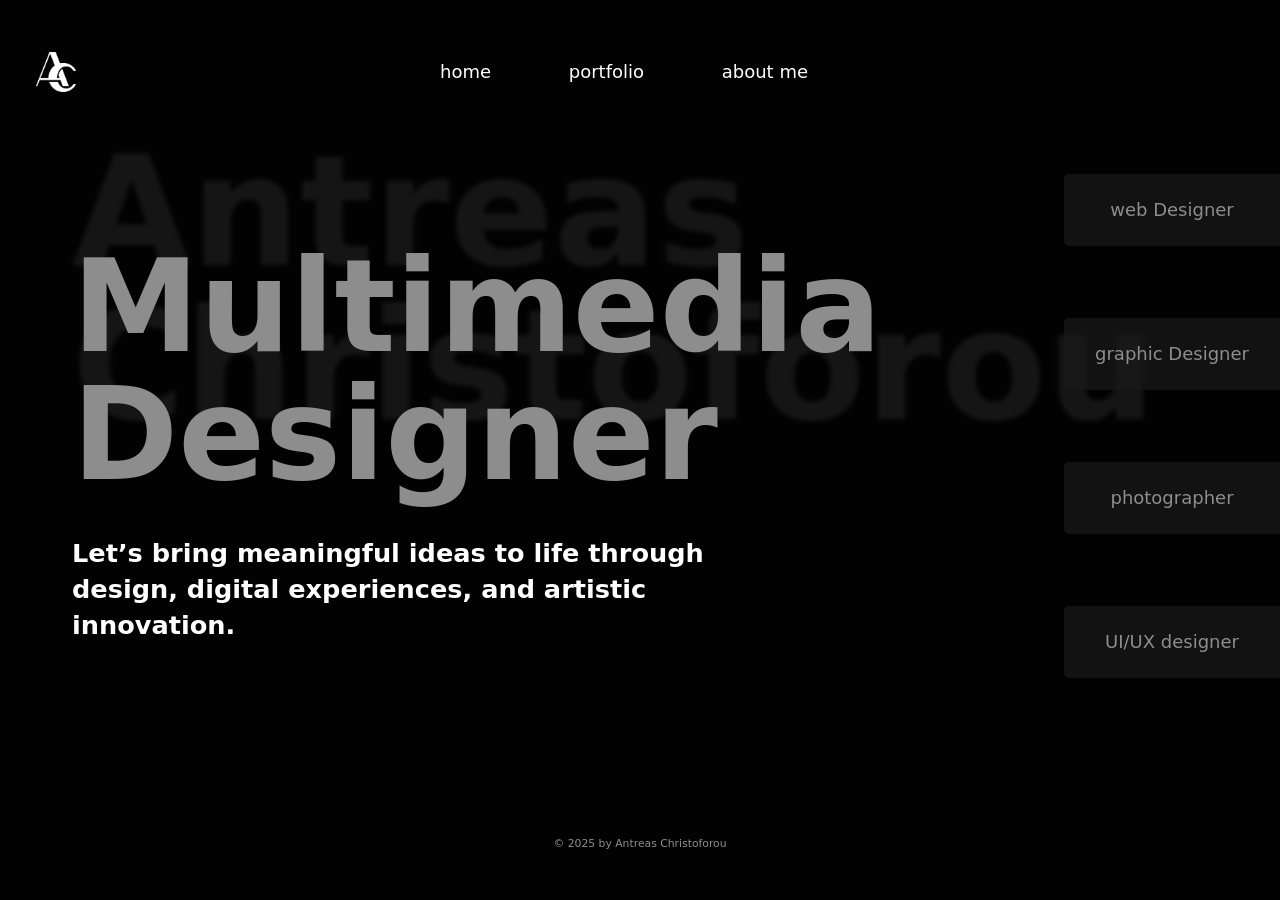
==== index.html @ 3d5b2556 "Initial commit Personal portfolio website" ====
<!DOCTYPE html>
<html lang="en">
<head>
    <meta charset="UTF-8">
    <meta name="viewport" content="width=device-width, initial-scale=1.0">
    <link href="styles.css" rel="stylesheet" type="text/css">
    <link rel="preconnect" href="https://fonts.googleapis.com">
<link rel="preconnect" href="https://fonts.gstatic.com" crossorigin>
<link href="https://fonts.googleapis.com/css2?family=Barriecito&display=swap" rel="stylesheet">

    <title>mywebsite</title>
</head>
<body id="home">
    
      
        <div class="myname">
        <h1>Antreas <br>Christoforou</h1>
    </div>
    
    
    <div id="header">
        <div class="logo">
            <img src="images/MyLogoWhite.png" alt="logo">
        </div>
        <div class="links">
        <ul>
            <li><a href="index.html"> home </a></li>
            <li><a href="porftolio.html"> portfolio </a></li>
            <li><a href="index.html"> about me </a></li>
        </ul>
        </div>
    </div>
    <div>
    <div class="homefirstsection design" >
    <div class="firstleft">
        <h1 class="title">Multimedia <br> Designer</h1>
    
        <div class="quote">
        
        <h2>
        Let’s bring meaningful ideas to life through design, digital experiences, and artistic innovation.
        </h2>
    </div>
    </div>
  

    <div class="firstright">
    
    <div class="whatido">
        <ul class="list">
            <li>web Designer</li>
            <li>graphic Designer</li>
             <li>photographer</li>
             <li>UI/UX designer</li>
        </ul>
  
    </div>
    </div>
     <div class="footer">
        <p>© 2025 by Antreas Christoforou</p>
    </div>
    </div>

    
     
    </div>
   
</body>
</html>
---- styles.css ----
html {
    font-size: clamp(12px, 1vw + 0.5rem, 18px);
}

body{
   font-family: "Boldonse", system-ui;
  font-weight: 400;
  font-style: normal;
    padding: 0;
    margin: 0;
    background-color: #F8F8F8;
    color: black;
    /* width: 100vw; */
}

*{
    box-sizing: border-box;
    position:relative;
}
a{
    text-decoration: none;
    color: black;
}

body {
	line-height: 1;
}
ol, ul {
	list-style: none;
}
#home {
    background: #020202; /* μόνο στο homepage */
    color: white;            /* το κείμενο στο homepage λευκό */
}
#header {
    width: 100%;
    height: 10vh;  /* λίγο πιο ψηλό για να αναπνεύσει το logo */

    display: grid;
    grid-template-columns: 1fr 3fr 1fr;
    justify-content: space-between; 
    align-self: center;
    margin: auto;
    align-items: center; 
    margin-top: 3vh;
   

}
.design{
    height: 100vh;
    width: 100%;
    position: absolute;
    top: 0;
    background-image: url('images/design.png');
    background-size: cover;      /* makes it fill the div */
    background-position: center; /* centers the image */
    background-repeat: no-repeat; /* prevents tiling */

 
}
.logo img {
    height: 40px;   /* το μέγεθος του logo */
    margin-left: 2rem;
    width: auto;
    display: block;  /* αφαιρεί ανεπιθύμητο κενό γύρω από img */
}

.links {
    display: flex;
    justify-content: center;
    gap: 30px;
}

.links li {
    list-style: none;
    display: inline;
    padding-right: 4rem;
}

.links a {

    text-decoration: none;
    font-size: 1rem;
}

#home .links a {
    color: white;
}
.title{
    font-size: clamp(4rem, 10vw, 10rem);
     font-family: "Bangers", system-ui;
  font-weight: 800;
  font-style: normal;
    margin-left: 4rem;
    color: #8d8d8d;
    margin-bottom: 2rem;
    margin-top: 0;

}

.myname{
    position:absolute;
    margin-top: 0;
    margin: auto;
    top: clamp(3rem, 10vw, 6rem);
    left: 4rem;
    font-size: clamp(2rem, 6vw, 5rem);
}
.myname > h1{
    margin-top: 0;
    color: #2525258e;
}

.quote{
    margin-left: 4rem;
    width: 70%;
}

.quote > h2{
    font-size: clamp(1rem, 2vw, 1.7rem);
    line-height: 2rem;
}

.homefirstsection{
   display: grid;
    width: 100%;
    height: 87vh;
    grid-template-columns: 4fr 1fr;
    align-items: center;
    backdrop-filter: blur(2px);

}

.homefirstsection .footer{
    grid-column: span 2 ;
}

.firstright {
    justify-self: right;
    align-self: center;
    width: 100%;
}

.whatido li{
    
    color: #8d8d8d;
    font-size: clamp(1rem, 2vw, 1rem);
    text-align: right;
    margin-bottom: 4rem;
    height: 8vh;
    text-align: center;
    background-color: #1b1a1ab5;
    cursor: pointer;
    display: flex;
    justify-content: center;
    align-items: center;
    border-radius: 5px 0 0 5px;
}

.whatido li::after {
    content: "";
    position: absolute;
    right: 0;
    bottom: 0;
    height: 3px;
    width: 0%;
    background-color: #D86F2A; /* your orange color */
    transition: width 0.4s ease;
}

/* Expand border on hover */
.whatido li:hover::after {
    width: 100%;
}

.portfoliopage .links a{
    color: black;
}

.portfoliolink a{
    color: #8d8d8d;
    text-decoration: underline;
}




.titlegrid{
    display: grid;
    grid-template-columns: 4fr 1fr;
    width: 90%;
    height: 87vh;
    overflow: hidden;
    min-height: 87vh;
}
.portfoliotitle{
    display: grid;
    justify-content: center;
    align-items: center;
    height: 100%; 
}
.portfoliotitle h1{
     font-size: clamp(4rem, 10vw, 10rem);
     font-family: "Bangers", system-ui;
    font-weight: 800;
    font-style: normal;
    margin-left: 0;
    color: #8d8d8d;
    margin-bottom: 0;
    margin-top: 0;
}

.arrow {
    display: flex;
    justify-content: center;
    height: 100%;
   
    align-items: center;

}

.arrow img {    
    height: 100%;

    width: 100%;
}

.porftoliogrid{
    display: grid;
    grid-template-columns: 1fr 1fr;
    gap: 4rem;
    margin: auto;
    width: 90%;
}

.porftoliogrid img {
    width: 100%;
    height: 60%;
    object-fit: cover;
    max-width: 600px; /* ή ό,τι αριθμό προτιμάς */
    display: block;
    margin: auto;
}
.porftoliogrid div{
    cursor: pointer;
    transform: translateY(0); /* initial position */
    transition: transform 0.3s ease; /* smooth transition */
}
.porftoliogrid div:hover{
    transform: translateY(5px);
}
.porftoliogrid p{
    color: #8d8d8d;
}

.projectgrid{
    display: grid;
    grid-template-columns: 1fr 1fr;
    width: 90%;
    margin: auto;
    gap: 2rem;
}
.projectgrid h1,.projectgrid h4{
    color:#8d8d8d;
}
.projectgrid h4{
    margin-top: 3rem;
}
.shortdescription{
    margin-bottom: 3rem;
}
.projectgrid img {
    width: 100%;
    height: auto;
    object-fit: contain;
    max-width: 600px; /* ή ό,τι αριθμό προτιμάς */
    display: block;
    margin: auto;
    margin-bottom: 1rem;
}
.projectinfo {
    position: sticky;
    top: 2rem;     /* stays visible while scrolling */
    height: fit-content;
}

.tablegrid{
    display: grid;
    grid-template-columns: 1fr 1fr;
    width: 100%;
    
}

.tablegrid p{
    margin: 0;
    color: #8d8d8d;
}

.projectinfo hr{
    border-width: 3px;

}

.goright{
    text-align: right;
}

.footer{
    margin: auto;
    justify-self: center;
    color: #8d8d8d;
    font-size: 0.6rem;
}




@media only screen and (max-width:1024px) {
    
    #header{
    width: 100%;
    justify-content: space-between; 
    align-self: center;
    margin: auto;
    align-items: center; 

    }
    .design{
        overflow: visible;
        background: none;
        width: 100%;
        height: 100%;

    }


    .homefirstsection {
        grid-template-columns: 1fr;
    }

    .list{
        margin: auto;
    }
    .list li{
        margin-bottom: 5rem;
    }
    
    .links li a{
        font-size: 1rem;
        padding: 1rem;
    }
    .links li{
        padding: 0;
    }
    .links ul{
        padding: 0;
    }

   


    .homefirstsection {

        grid-template-columns: 1fr;
        /* margin-top: 5rem; */
    }
    .firstright {   
        justify-self: center;
        margin-right: 1rem;
        margin-top: 2rem;
    }
    .whatido li{
        text-align: left;
        background-color: rgba(118, 118, 118, 0.32);
        width: 100vw;
        height:5vh;
        text-align: center;
    }


  } 
  
  @media only screen and (max-width: 640px) {

    
    .myname {
        
        display: none;
    }
    .myname h1 {
        font-size: 2.5rem;
    }

    /* Header centered */
    #header {
        width: 100%;
        grid-template-columns: 1fr;
        margin-top: 1rem;
        height: auto;
        padding: 0;
        text-align: center;
    }

    .logo img {
        margin: 0 auto;
    }

    .links ul {
        padding: 0;
        margin-top: 1rem;
    }
    .links li {
        padding: 0.5rem 0;
    }

    /* First section layout fix */
    .homefirstsection {
        display: block;
        height: auto;
        text-align: center;
        padding: 2rem 1rem;
        backdrop-filter: none;
    }

    .design {
        background-size: cover;
        background-position: center;
    }

    /* Title size fix */
    .title {
        font-size: 3rem;
        margin: 1rem 0;
        text-align: center;
    }

    .quote {
        width: 90%;
        margin: 1rem auto;
    }
    .quote h2 {
        font-size: 1.1rem;
        line-height: 1.5rem;
    }

    /* what I do list */
    .whatido ul {
        padding: 0;
        margin-top: 2rem;
    }

    .whatido li {
        width: 100%;
        margin-bottom: 1rem;
        padding: 1rem;
        font-size: 1.1rem;
        height: auto;
    }

    /* Footer center */
    .footer {
        margin-top: 2rem;
        margin-bottom: 1rem;
        text-align: center;
    }

    /* Remove the huge empty heights */
    .design,
    .homefirstsection {
        min-height: auto;
    }

    .titlegrid{
        grid-template-columns: 1fr;
        margin: auto;
        height: 90%;
    }

    .arrow{
        height: 10rem;
        margin: auto;
        align-self: center;
        margin: 0;
    }
    .portfoliotitle h1{
        font-size: 3rem;
    }

        .projectgrid{
        grid-template-columns: 1fr;
    } 
    .porftoliogrid{
        grid-template-columns: 1fr;
    }
}
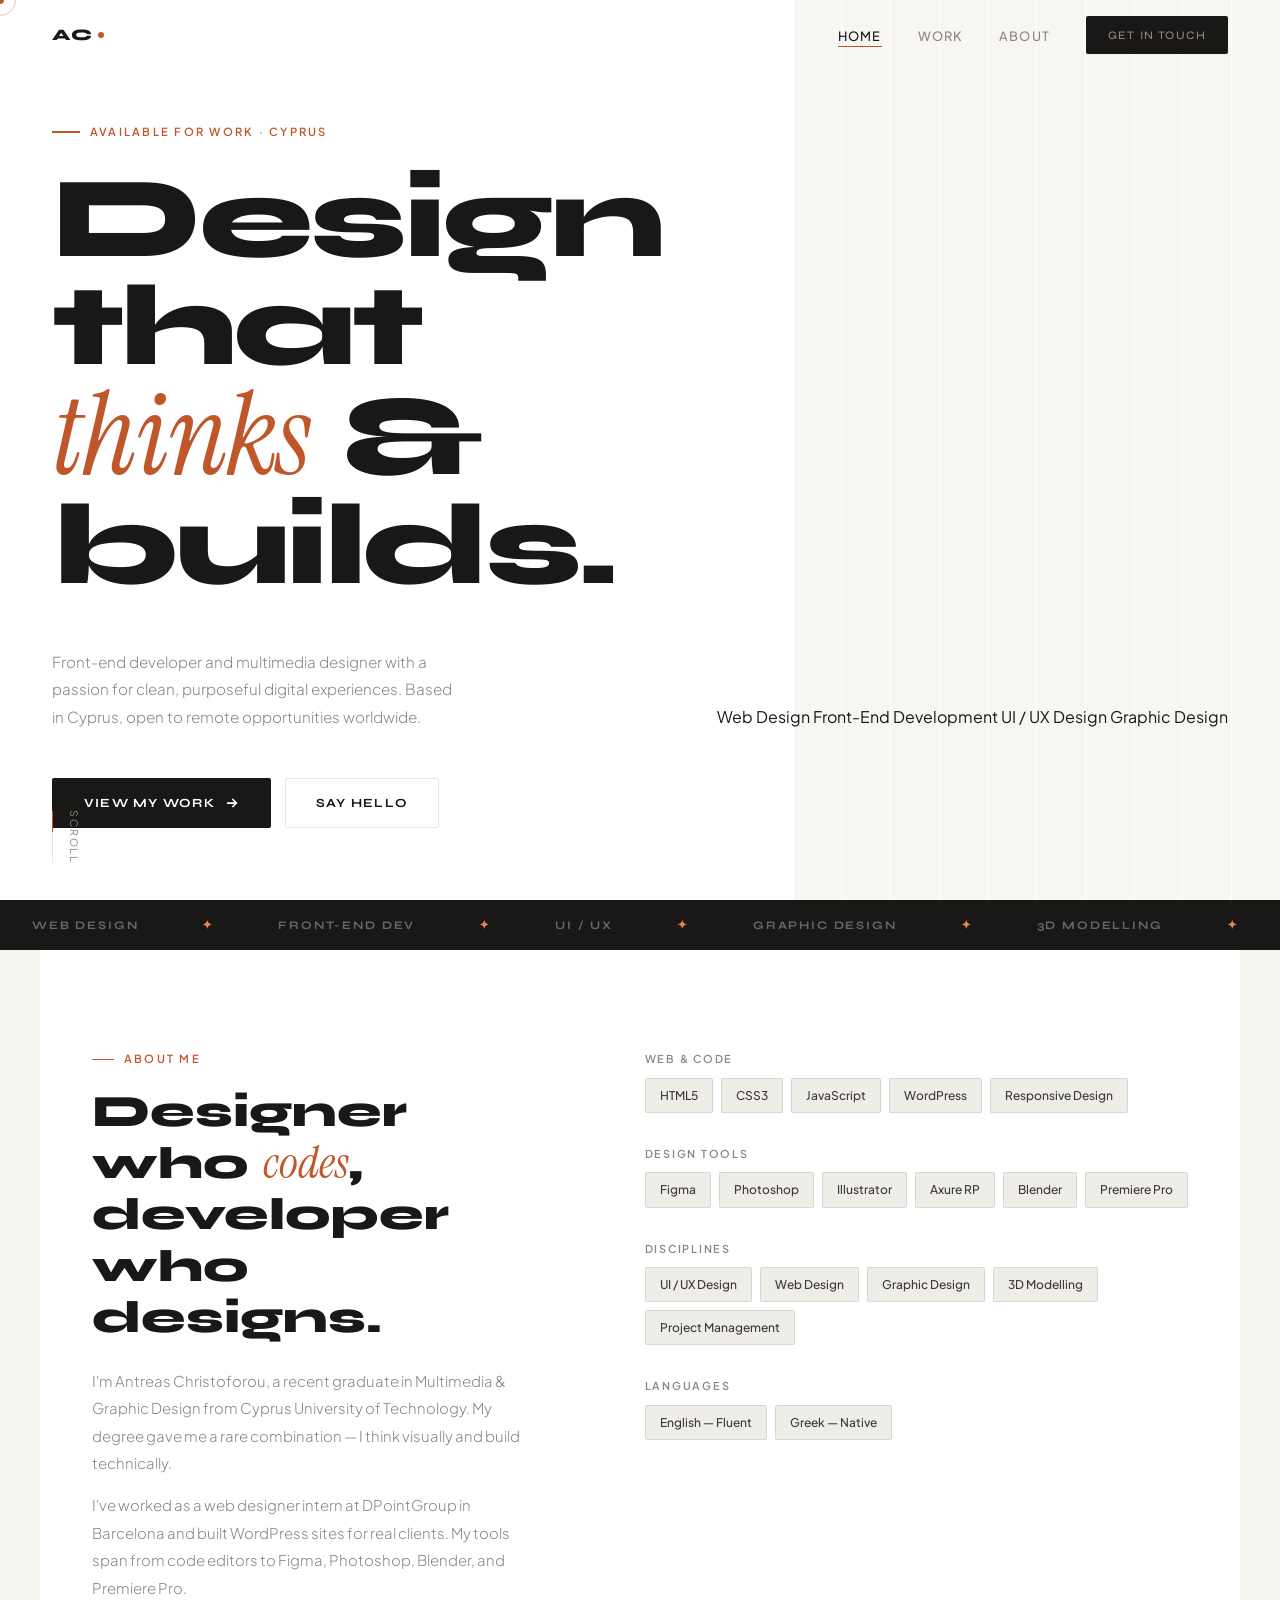
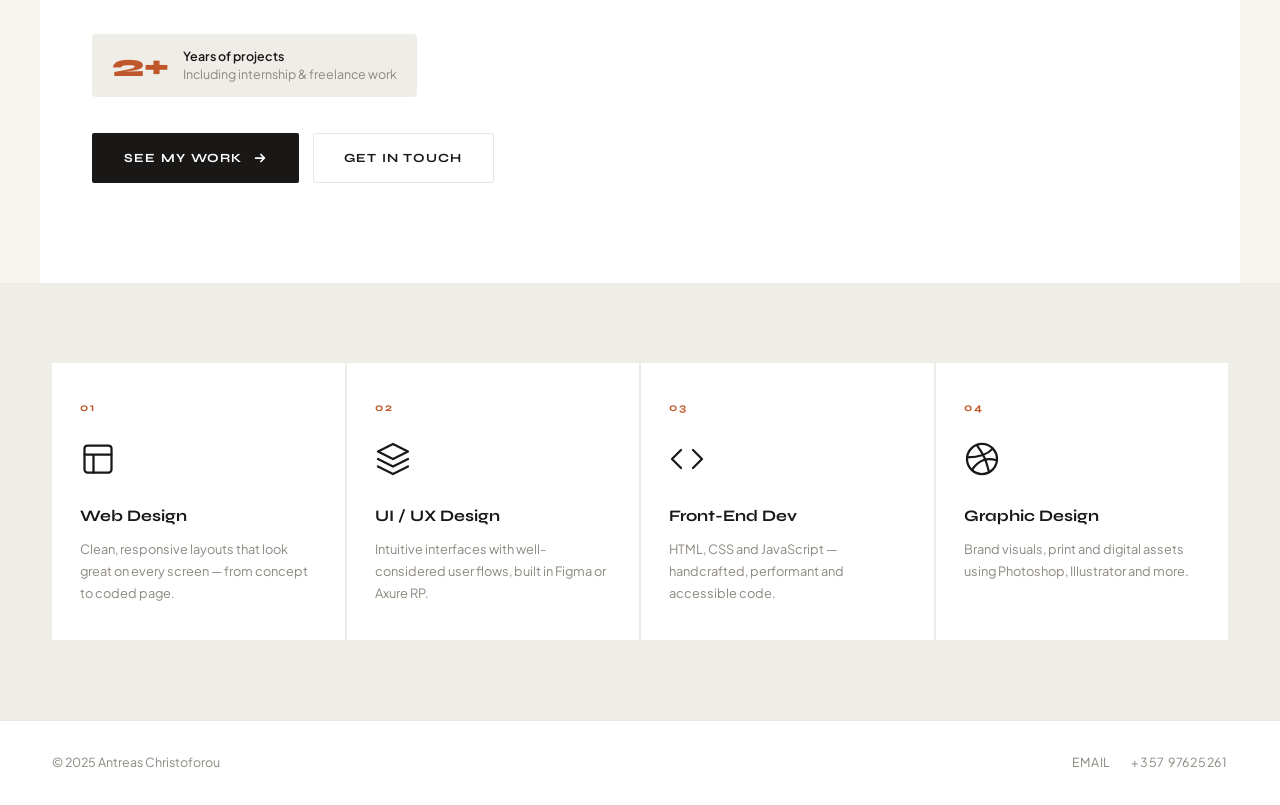
==== commit 93e5af91: "New Website My new redesign website" ====
--- a/index.html
+++ b/index.html
@@ -1,69 +1,229 @@
 <!DOCTYPE html>
 <html lang="en">
 <head>
-    <meta charset="UTF-8">
-    <meta name="viewport" content="width=device-width, initial-scale=1.0">
-    <link href="styles.css" rel="stylesheet" type="text/css">
-    <link rel="preconnect" href="https://fonts.googleapis.com">
-<link rel="preconnect" href="https://fonts.gstatic.com" crossorigin>
-<link href="https://fonts.googleapis.com/css2?family=Barriecito&display=swap" rel="stylesheet">
-
-    <title>mywebsite</title>
+  <meta charset="UTF-8">
+  <meta name="viewport" content="width=device-width, initial-scale=1.0">
+  <title>Antreas Christoforou — Front-End Developer & Designer</title>
+  <meta name="description" content="Front-end developer and multimedia designer based in Cyprus. Specialising in web design, UI/UX and creative digital experiences.">
+  <link rel="stylesheet" href="styles.css">
 </head>
-<body id="home">
-    
-      
-        <div class="myname">
-        <h1>Antreas <br>Christoforou</h1>
-    </div>
-    
-    
-    <div id="header">
-        <div class="logo">
-            <img src="images/MyLogoWhite.png" alt="logo">
-        </div>
-        <div class="links">
-        <ul>
-            <li><a href="index.html"> home </a></li>
-            <li><a href="porftolio.html"> portfolio </a></li>
-            <li><a href="index.html"> about me </a></li>
-        </ul>
-        </div>
-    </div>
+<body>
+
+  <!-- Cursor -->
+  <div class="cursor"></div>
+  <div class="cursor-ring"></div>
+
+  <!-- Nav -->
+  <nav>
+    <a href="index.html" class="nav-logo">AC<span class="nav-logo-dot"></span></a>
+    <ul class="nav-links">
+      <li><a href="index.html" class="active">Home</a></li>
+      <li><a href="portfolio.html">Work</a></li>
+      <li><a href="index.html#about">About</a></li>
+      <li><a href="mailto:christoforou.a8@gmail.com" class="btn-primary" style="padding:10px 22px;font-size:.72rem;">Get in touch</a></li>
+    </ul>
+    <button class="nav-toggle" aria-label="Toggle menu">
+      <span></span><span></span><span></span>
+    </button>
+  </nav>
+  <nav class="nav-drawer">
+    <a href="index.html">Home</a>
+    <a href="portfolio.html">Work</a>
+    <a href="index.html#about">About</a>
+    <a href="mailto:christoforou.a8@gmail.com">Contact</a>
+  </nav>
+
+  <!-- Hero -->
+  <section class="hero">
+    <div class="hero-lines">
+      <span></span><span></span><span></span><span></span><span></span>
+      <span></span><span></span><span></span><span></span><span></span>
+    </div>
+
+    <div class="scroll-indicator">
+      <div class="scroll-bar"></div>
+      <span>Scroll</span>
+    </div>
+
+    <div class="hero-eyebrow">
+      <span class="hero-eyebrow-line"></span>
+      Available for work · Cyprus
+    </div>
+
+    <h1 class="hero-heading">
+      Design that<br>
+      <em>thinks</em> &amp;<br>
+      builds.
+    </h1>
+
+    <div class="hero-bottom">
+      <p class="hero-desc">
+        Front-end developer and multimedia designer with a passion for clean, purposeful digital experiences. Based in Cyprus, open to remote opportunities worldwide.
+      </p>
+      <div class="hero-roles">
+        <span>Web Design</span>
+        <span>Front-End Development</span>
+        <span>UI / UX Design</span>
+        <span>Graphic Design</span>
+      </div>
+    </div>
+
+    <div class="hero-actions" style="margin-top:48px;">
+      <a href="portfolio.html" class="btn-primary">
+        View my work
+        <svg viewBox="0 0 16 16" fill="none" width="14" height="14" stroke="currentColor" stroke-width="2" stroke-linecap="round" stroke-linejoin="round">
+          <path d="M3 8h10M9 4l4 4-4 4"/>
+        </svg>
+      </a>
+      <a href="mailto:christoforou.a8@gmail.com" class="btn-ghost">Say hello</a>
+    </div>
+  </section>
+
+  <!-- Marquee -->
+  <div class="marquee-strip" aria-hidden="true">
+    <div class="marquee-track">
+      <span>Web Design</span><span class="accent">✦</span>
+      <span>Front-End Dev</span><span class="accent">✦</span>
+      <span>UI / UX</span><span class="accent">✦</span>
+      <span>Graphic Design</span><span class="accent">✦</span>
+      <span>3D Modelling</span><span class="accent">✦</span>
+      <span>Figma</span><span class="accent">✦</span>
+      <span>Blender</span><span class="accent">✦</span>
+      <span>WordPress</span><span class="accent">✦</span>
+      <span>Photoshop</span><span class="accent">✦</span>
+      <span>Illustrator</span><span class="accent">✦</span>
+      <!-- duplicate for seamless loop -->
+      <span>Web Design</span><span class="accent">✦</span>
+      <span>Front-End Dev</span><span class="accent">✦</span>
+      <span>UI / UX</span><span class="accent">✦</span>
+      <span>Graphic Design</span><span class="accent">✦</span>
+      <span>3D Modelling</span><span class="accent">✦</span>
+      <span>Figma</span><span class="accent">✦</span>
+      <span>Blender</span><span class="accent">✦</span>
+      <span>WordPress</span><span class="accent">✦</span>
+      <span>Photoshop</span><span class="accent">✦</span>
+      <span>Illustrator</span><span class="accent">✦</span>
+    </div>
+  </div>
+
+  <!-- About -->
+  <section class="about-section" id="about">
     <div>
-    <div class="homefirstsection design" >
-    <div class="firstleft">
-        <h1 class="title">Multimedia <br> Designer</h1>
-    
-        <div class="quote">
-        
-        <h2>
-        Let’s bring meaningful ideas to life through design, digital experiences, and artistic innovation.
-        </h2>
-    </div>
-    </div>
-  
-
-    <div class="firstright">
-    
-    <div class="whatido">
-        <ul class="list">
-            <li>web Designer</li>
-            <li>graphic Designer</li>
-             <li>photographer</li>
-             <li>UI/UX designer</li>
-        </ul>
-  
-    </div>
-    </div>
-     <div class="footer">
-        <p>© 2025 by Antreas Christoforou</p>
-    </div>
-    </div>
-
-    
-     
-    </div>
-   
+      <div class="about-label reveal">About me</div>
+      <h2 class="reveal d1">Designer who <em>codes</em>,<br>developer who designs.</h2>
+      <p class="reveal d2">
+        I'm Antreas Christoforou, a recent graduate in Multimedia &amp; Graphic Design from Cyprus University of Technology. My degree gave me a rare combination — I think visually and build technically.
+      </p>
+      <p class="reveal d3">
+        I've worked as a web designer intern at DPointGroup in Barcelona and built WordPress sites for real clients. My tools span from code editors to Figma, Photoshop, Blender, and Premiere Pro.
+      </p>
+
+      <div class="exp-badge reveal d4">
+        <div class="exp-badge-num">2+</div>
+        <div class="exp-badge-text">
+          <strong>Years of projects</strong>
+          Including internship &amp; freelance work
+        </div>
+      </div>
+
+      <div class="hero-actions reveal d5">
+        <a href="portfolio.html" class="btn-primary">
+          See my work
+          <svg viewBox="0 0 16 16" fill="none" width="14" height="14" stroke="currentColor" stroke-width="2" stroke-linecap="round" stroke-linejoin="round"><path d="M3 8h10M9 4l4 4-4 4"/></svg>
+        </a>
+        <a href="mailto:christoforou.a8@gmail.com" class="btn-ghost">Get in touch</a>
+      </div>
+    </div>
+
+    <div class="skills-block">
+      <div class="reveal">
+        <div class="skills-category-label">Web &amp; Code</div>
+        <div class="skills-tags">
+          <span class="skill-tag">HTML5</span>
+          <span class="skill-tag">CSS3</span>
+          <span class="skill-tag">JavaScript</span>
+          <span class="skill-tag">WordPress</span>
+          <span class="skill-tag">Responsive Design</span>
+        </div>
+      </div>
+      <div class="reveal d1">
+        <div class="skills-category-label">Design Tools</div>
+        <div class="skills-tags">
+          <span class="skill-tag">Figma</span>
+          <span class="skill-tag">Photoshop</span>
+          <span class="skill-tag">Illustrator</span>
+          <span class="skill-tag">Axure RP</span>
+          <span class="skill-tag">Blender</span>
+          <span class="skill-tag">Premiere Pro</span>
+        </div>
+      </div>
+      <div class="reveal d2">
+        <div class="skills-category-label">Disciplines</div>
+        <div class="skills-tags">
+          <span class="skill-tag">UI / UX Design</span>
+          <span class="skill-tag">Web Design</span>
+          <span class="skill-tag">Graphic Design</span>
+          <span class="skill-tag">3D Modelling</span>
+          <span class="skill-tag">Project Management</span>
+        </div>
+      </div>
+      <div class="reveal d3">
+        <div class="skills-category-label">Languages</div>
+        <div class="skills-tags">
+          <span class="skill-tag">English — Fluent</span>
+          <span class="skill-tag">Greek — Native</span>
+        </div>
+      </div>
+    </div>
+  </section>
+
+  <!-- Services -->
+  <div class="services-strip">
+    <div class="services-grid">
+      <div class="service-card reveal">
+        <div class="service-num">01</div>
+        <svg class="service-icon" viewBox="0 0 24 24" fill="none" stroke="currentColor" stroke-width="1.5" stroke-linecap="round" stroke-linejoin="round">
+          <rect x="3" y="3" width="18" height="18" rx="2"/><path d="M3 9h18M9 21V9"/>
+        </svg>
+        <h4>Web Design</h4>
+        <p>Clean, responsive layouts that look great on every screen — from concept to coded page.</p>
+      </div>
+      <div class="service-card reveal d1">
+        <div class="service-num">02</div>
+        <svg class="service-icon" viewBox="0 0 24 24" fill="none" stroke="currentColor" stroke-width="1.5" stroke-linecap="round" stroke-linejoin="round">
+          <path d="M12 2L2 7l10 5 10-5-10-5zM2 17l10 5 10-5M2 12l10 5 10-5"/>
+        </svg>
+        <h4>UI / UX Design</h4>
+        <p>Intuitive interfaces with well-considered user flows, built in Figma or Axure RP.</p>
+      </div>
+      <div class="service-card reveal d2">
+        <div class="service-num">03</div>
+        <svg class="service-icon" viewBox="0 0 24 24" fill="none" stroke="currentColor" stroke-width="1.5" stroke-linecap="round" stroke-linejoin="round">
+          <polyline points="16 18 22 12 16 6"/><polyline points="8 6 2 12 8 18"/>
+        </svg>
+        <h4>Front-End Dev</h4>
+        <p>HTML, CSS and JavaScript — handcrafted, performant and accessible code.</p>
+      </div>
+      <div class="service-card reveal d3">
+        <div class="service-num">04</div>
+        <svg class="service-icon" viewBox="0 0 24 24" fill="none" stroke="currentColor" stroke-width="1.5" stroke-linecap="round" stroke-linejoin="round">
+          <circle cx="12" cy="12" r="10"/><path d="M8.56 2.75c4.37 6.03 6.02 9.42 8.03 17.72m2.54-15.38c-3.72 4.35-8.94 5.66-16.88 5.85m19.5 1.9c-3.5-.93-6.63-.82-8.94 0-2.58.92-5.01 2.86-7.44 6.32"/>
+        </svg>
+        <h4>Graphic Design</h4>
+        <p>Brand visuals, print and digital assets using Photoshop, Illustrator and more.</p>
+      </div>
+    </div>
+  </div>
+
+  <!-- Footer -->
+  <footer class="site-footer">
+    <p>© 2025 Antreas Christoforou</p>
+    <div class="footer-socials">
+      <a href="mailto:christoforou.a8@gmail.com">Email</a>
+      <a href="tel:+35797625261">+357 97625261</a>
+    </div>
+  </footer>
+
+  <script src="main.js"></script>
 </body>
-</html>+</html>
--- a/styles.css
+++ b/styles.css
@@ -1,495 +1,781 @@
-html {
-    font-size: clamp(12px, 1vw + 0.5rem, 18px);
-}
-
-body{
-   font-family: "Boldonse", system-ui;
+/* ============================================================
+   ANTREAS CHRISTOFOROU — PORTFOLIO
+   Aesthetic: Light editorial — crisp, warm, professional
+   Fonts: Syne (display) + Instrument Serif (italic) + Plus Jakarta Sans (body)
+   ============================================================ */
+
+@import url('https://fonts.googleapis.com/css2?family=Syne:wght@400;600;700;800&family=Plus+Jakarta+Sans:ital,wght@0,300;0,400;0,500;0,600;1,300&family=Instrument+Serif:ital@0;1&display=swap');
+
+/* ── Variables ─────────────────────────────────────────────── */
+:root {
+  --bg:          #F7F5F0;
+  --bg2:         #EFEDE7;
+  --bg3:         #E8E5DE;
+  --ink:         #1A1816;
+  --ink2:        #3D3A35;
+  --muted:       #8C8880;
+  --border:      rgba(26,24,22,0.1);
+  --accent:      #C0572A;
+  --accent2:     #E8834F;
+  --white:       #FFFFFF;
+  --nav-h:       70px;
+  --ease:        cubic-bezier(0.16, 1, 0.3, 1);
+  --ease2:       cubic-bezier(0.4, 0, 0.2, 1);
+}
+
+/* ── Reset ─────────────────────────────────────────────────── */
+*, *::before, *::after { box-sizing: border-box; margin: 0; padding: 0; }
+html { font-size: 16px; scroll-behavior: smooth; }
+body {
+  font-family: 'Plus Jakarta Sans', sans-serif;
+  background: var(--bg);
+  color: var(--ink);
+  line-height: 1.6;
+  overflow-x: hidden;
+}
+a { text-decoration: none; color: inherit; }
+img { display: block; max-width: 100%; }
+ul { list-style: none; }
+
+/* ── Custom cursor (desktop only) ─────────────────────────── */
+@media (pointer: fine) {
+  body { cursor: none; }
+  .cursor {
+    position: fixed;
+    width: 8px; height: 8px;
+    background: var(--accent);
+    border-radius: 50%;
+    pointer-events: none;
+    z-index: 9999;
+    transform: translate(-50%, -50%);
+    transition: width .25s var(--ease), height .25s var(--ease), background .25s;
+    will-change: transform;
+  }
+  .cursor-ring {
+    position: fixed;
+    width: 32px; height: 32px;
+    border: 1.5px solid rgba(192,87,42,0.35);
+    border-radius: 50%;
+    pointer-events: none;
+    z-index: 9998;
+    transform: translate(-50%, -50%);
+    transition: width .35s var(--ease), height .35s var(--ease), opacity .3s, border-color .3s;
+    will-change: transform;
+  }
+  .cursor.grow { width: 18px; height: 18px; background: var(--accent2); }
+  .cursor-ring.grow { width: 50px; height: 50px; border-color: rgba(192,87,42,0.5); }
+}
+
+/* ── Nav ───────────────────────────────────────────────────── */
+nav {
+  position: fixed; top: 0; left: 0; right: 0;
+  height: var(--nav-h);
+  display: flex; align-items: center; justify-content: space-between;
+  padding: 0 52px;
+  z-index: 200;
+  transition: background .4s, box-shadow .4s, backdrop-filter .4s;
+}
+nav.scrolled {
+  background: rgba(247,245,240,0.88);
+  backdrop-filter: blur(18px);
+  -webkit-backdrop-filter: blur(18px);
+  box-shadow: 0 1px 0 var(--border);
+}
+.nav-logo {
+  font-family: 'Syne', sans-serif;
+  font-weight: 800;
+  font-size: 1rem;
+  letter-spacing: .04em;
+  color: var(--ink);
+  display: flex; align-items: center; gap: 6px;
+}
+.nav-logo-dot {
+  width: 6px; height: 6px;
+  border-radius: 50%;
+  background: var(--accent);
+  display: inline-block;
+}
+.nav-links { display: flex; align-items: center; gap: 36px; }
+.nav-links a {
+  font-size: .8rem;
+  font-weight: 500;
+  letter-spacing: .1em;
+  text-transform: uppercase;
+  color: var(--muted);
+  position: relative;
+  transition: color .3s;
+}
+.nav-links a::after {
+  content: '';
+  position: absolute; bottom: -3px; left: 0;
+  height: 1.5px; width: 0;
+  background: var(--accent);
+  transition: width .3s var(--ease);
+}
+.nav-links a:hover, .nav-links a.active { color: var(--ink); }
+.nav-links a:hover::after, .nav-links a.active::after { width: 100%; }
+
+/* Hamburger */
+.nav-toggle {
+  display: none; flex-direction: column;
+  gap: 5px; cursor: pointer; padding: 4px; z-index: 201;
+}
+.nav-toggle span {
+  display: block; width: 22px; height: 2px;
+  background: var(--ink); border-radius: 2px;
+  transition: transform .35s var(--ease), opacity .3s;
+}
+.nav-toggle.open span:nth-child(1) { transform: translateY(7px) rotate(45deg); }
+.nav-toggle.open span:nth-child(2) { opacity: 0; }
+.nav-toggle.open span:nth-child(3) { transform: translateY(-7px) rotate(-45deg); }
+
+/* Mobile drawer */
+.nav-drawer {
+  position: fixed; inset: 0;
+  background: var(--bg);
+  z-index: 199;
+  display: flex; flex-direction: column;
+  align-items: center; justify-content: center; gap: 36px;
+  opacity: 0; pointer-events: none;
+  transition: opacity .4s var(--ease);
+}
+.nav-drawer.open { opacity: 1; pointer-events: all; }
+.nav-drawer a {
+  font-family: 'Syne', sans-serif;
+  font-size: 2.4rem; font-weight: 800;
+  color: var(--bg3);
+  transition: color .3s;
+}
+.nav-drawer a:hover { color: var(--accent); }
+
+/* ── Scroll reveal ─────────────────────────────────────────── */
+.reveal {
+  opacity: 0; transform: translateY(28px);
+  transition: opacity .75s var(--ease), transform .75s var(--ease);
+}
+.reveal.visible { opacity: 1; transform: none; }
+.reveal-l {
+  opacity: 0; transform: translateX(-30px);
+  transition: opacity .75s var(--ease), transform .75s var(--ease);
+}
+.reveal-l.visible { opacity: 1; transform: none; }
+
+/* delay helpers */
+.d1 { transition-delay: .08s; }
+.d2 { transition-delay: .16s; }
+.d3 { transition-delay: .24s; }
+.d4 { transition-delay: .32s; }
+.d5 { transition-delay: .40s; }
+
+/* ── Footer ────────────────────────────────────────────────── */
+.site-footer {
+  border-top: 1px solid var(--border);
+  padding: 32px 52px;
+  display: flex; align-items: center;
+  justify-content: space-between; flex-wrap: wrap; gap: 12px;
+  background: var(--white);
+}
+.site-footer p { font-size: .78rem; color: var(--muted); }
+.footer-socials { display: flex; gap: 20px; }
+.footer-socials a {
+  font-size: .78rem; letter-spacing: .06em;
+  text-transform: uppercase; color: var(--muted);
+  transition: color .3s;
+}
+.footer-socials a:hover { color: var(--accent); }
+
+/* ============================================================
+   HOME PAGE
+   ============================================================ */
+.hero {
+  min-height: 100vh;
+  display: flex; flex-direction: column; justify-content: flex-end;
+  padding: calc(var(--nav-h) + 40px) 52px 72px;
+  position: relative; overflow: hidden;
+  background: var(--white);
+}
+
+/* Thin ruled lines decoration */
+.hero-lines {
+  position: absolute; top: 0; right: 0;
+  width: 38%; height: 100%;
+  display: flex; gap: 1px;
+  pointer-events: none;
+}
+.hero-lines span {
+  flex: 1;
+  background: var(--bg2);
+  opacity: .5;
+}
+
+/* Floating label */
+.hero-eyebrow {
+  display: inline-flex; align-items: center; gap: 10px;
+  font-size: .7rem; font-weight: 600;
+  letter-spacing: .2em; text-transform: uppercase;
+  color: var(--accent); margin-bottom: 24px;
+  animation: fadeUp .7s var(--ease) .1s both;
+}
+.hero-eyebrow-line { width: 28px; height: 1.5px; background: var(--accent); }
+
+.hero-heading {
+  font-family: 'Syne', sans-serif;
+  font-weight: 800;
+  font-size: clamp(3.4rem, 9vw, 8.5rem);
+  line-height: .94;
+  letter-spacing: -.03em;
+  color: var(--ink);
+  max-width: 900px;
+  margin-bottom: 48px;
+  animation: fadeUp .85s var(--ease) .25s both;
+}
+.hero-heading em {
+  font-family: 'Instrument Serif', serif;
+  font-style: italic;
+  color: var(--accent);
   font-weight: 400;
-  font-style: normal;
-    padding: 0;
-    margin: 0;
-    background-color: #F8F8F8;
-    color: black;
-    /* width: 100vw; */
-}
-
-*{
-    box-sizing: border-box;
-    position:relative;
-}
-a{
-    text-decoration: none;
-    color: black;
-}
-
-body {
-	line-height: 1;
-}
-ol, ul {
-	list-style: none;
-}
-#home {
-    background: #020202; /* μόνο στο homepage */
-    color: white;            /* το κείμενο στο homepage λευκό */
-}
-#header {
-    width: 100%;
-    height: 10vh;  /* λίγο πιο ψηλό για να αναπνεύσει το logo */
-
-    display: grid;
-    grid-template-columns: 1fr 3fr 1fr;
-    justify-content: space-between; 
-    align-self: center;
-    margin: auto;
-    align-items: center; 
-    margin-top: 3vh;
-   
-
-}
-.design{
-    height: 100vh;
-    width: 100%;
-    position: absolute;
-    top: 0;
-    background-image: url('images/design.png');
-    background-size: cover;      /* makes it fill the div */
-    background-position: center; /* centers the image */
-    background-repeat: no-repeat; /* prevents tiling */
-
- 
-}
-.logo img {
-    height: 40px;   /* το μέγεθος του logo */
-    margin-left: 2rem;
-    width: auto;
-    display: block;  /* αφαιρεί ανεπιθύμητο κενό γύρω από img */
-}
-
-.links {
-    display: flex;
-    justify-content: center;
-    gap: 30px;
-}
-
-.links li {
-    list-style: none;
-    display: inline;
-    padding-right: 4rem;
-}
-
-.links a {
-
-    text-decoration: none;
-    font-size: 1rem;
-}
-
-#home .links a {
-    color: white;
-}
-.title{
-    font-size: clamp(4rem, 10vw, 10rem);
-     font-family: "Bangers", system-ui;
-  font-weight: 800;
-  font-style: normal;
-    margin-left: 4rem;
-    color: #8d8d8d;
-    margin-bottom: 2rem;
-    margin-top: 0;
-
-}
-
-.myname{
-    position:absolute;
-    margin-top: 0;
-    margin: auto;
-    top: clamp(3rem, 10vw, 6rem);
-    left: 4rem;
-    font-size: clamp(2rem, 6vw, 5rem);
-}
-.myname > h1{
-    margin-top: 0;
-    color: #2525258e;
-}
-
-.quote{
-    margin-left: 4rem;
-    width: 70%;
-}
-
-.quote > h2{
-    font-size: clamp(1rem, 2vw, 1.7rem);
-    line-height: 2rem;
-}
-
-.homefirstsection{
-   display: grid;
-    width: 100%;
-    height: 87vh;
-    grid-template-columns: 4fr 1fr;
-    align-items: center;
-    backdrop-filter: blur(2px);
-
-}
-
-.homefirstsection .footer{
-    grid-column: span 2 ;
-}
-
-.firstright {
-    justify-self: right;
-    align-self: center;
-    width: 100%;
-}
-
-.whatido li{
-    
-    color: #8d8d8d;
-    font-size: clamp(1rem, 2vw, 1rem);
-    text-align: right;
-    margin-bottom: 4rem;
-    height: 8vh;
-    text-align: center;
-    background-color: #1b1a1ab5;
-    cursor: pointer;
-    display: flex;
-    justify-content: center;
-    align-items: center;
-    border-radius: 5px 0 0 5px;
-}
-
-.whatido li::after {
-    content: "";
-    position: absolute;
-    right: 0;
-    bottom: 0;
-    height: 3px;
-    width: 0%;
-    background-color: #D86F2A; /* your orange color */
-    transition: width 0.4s ease;
-}
-
-/* Expand border on hover */
-.whatido li:hover::after {
-    width: 100%;
-}
-
-.portfoliopage .links a{
-    color: black;
-}
-
-.portfoliolink a{
-    color: #8d8d8d;
-    text-decoration: underline;
-}
-
-
-
-
-.titlegrid{
-    display: grid;
-    grid-template-columns: 4fr 1fr;
-    width: 90%;
-    height: 87vh;
-    overflow: hidden;
-    min-height: 87vh;
-}
-.portfoliotitle{
-    display: grid;
-    justify-content: center;
-    align-items: center;
-    height: 100%; 
-}
-.portfoliotitle h1{
-     font-size: clamp(4rem, 10vw, 10rem);
-     font-family: "Bangers", system-ui;
-    font-weight: 800;
-    font-style: normal;
-    margin-left: 0;
-    color: #8d8d8d;
-    margin-bottom: 0;
-    margin-top: 0;
-}
-
-.arrow {
-    display: flex;
-    justify-content: center;
-    height: 100%;
-   
-    align-items: center;
-
-}
-
-.arrow img {    
-    height: 100%;
-
-    width: 100%;
-}
-
-.porftoliogrid{
-    display: grid;
-    grid-template-columns: 1fr 1fr;
-    gap: 4rem;
-    margin: auto;
-    width: 90%;
-}
-
-.porftoliogrid img {
-    width: 100%;
-    height: 60%;
-    object-fit: cover;
-    max-width: 600px; /* ή ό,τι αριθμό προτιμάς */
-    display: block;
-    margin: auto;
-}
-.porftoliogrid div{
-    cursor: pointer;
-    transform: translateY(0); /* initial position */
-    transition: transform 0.3s ease; /* smooth transition */
-}
-.porftoliogrid div:hover{
-    transform: translateY(5px);
-}
-.porftoliogrid p{
-    color: #8d8d8d;
-}
-
-.projectgrid{
-    display: grid;
-    grid-template-columns: 1fr 1fr;
-    width: 90%;
-    margin: auto;
-    gap: 2rem;
-}
-.projectgrid h1,.projectgrid h4{
-    color:#8d8d8d;
-}
-.projectgrid h4{
-    margin-top: 3rem;
-}
-.shortdescription{
-    margin-bottom: 3rem;
-}
-.projectgrid img {
-    width: 100%;
-    height: auto;
-    object-fit: contain;
-    max-width: 600px; /* ή ό,τι αριθμό προτιμάς */
-    display: block;
-    margin: auto;
-    margin-bottom: 1rem;
-}
-.projectinfo {
-    position: sticky;
-    top: 2rem;     /* stays visible while scrolling */
-    height: fit-content;
-}
-
-.tablegrid{
-    display: grid;
-    grid-template-columns: 1fr 1fr;
-    width: 100%;
-    
-}
-
-.tablegrid p{
-    margin: 0;
-    color: #8d8d8d;
-}
-
-.projectinfo hr{
-    border-width: 3px;
-
-}
-
-.goright{
-    text-align: right;
-}
-
-.footer{
-    margin: auto;
-    justify-self: center;
-    color: #8d8d8d;
-    font-size: 0.6rem;
-}
-
-
-
-
-@media only screen and (max-width:1024px) {
-    
-    #header{
-    width: 100%;
-    justify-content: space-between; 
-    align-self: center;
-    margin: auto;
-    align-items: center; 
-
-    }
-    .design{
-        overflow: visible;
-        background: none;
-        width: 100%;
-        height: 100%;
-
-    }
-
-
-    .homefirstsection {
-        grid-template-columns: 1fr;
-    }
-
-    .list{
-        margin: auto;
-    }
-    .list li{
-        margin-bottom: 5rem;
-    }
-    
-    .links li a{
-        font-size: 1rem;
-        padding: 1rem;
-    }
-    .links li{
-        padding: 0;
-    }
-    .links ul{
-        padding: 0;
-    }
-
-   
-
-
-    .homefirstsection {
-
-        grid-template-columns: 1fr;
-        /* margin-top: 5rem; */
-    }
-    .firstright {   
-        justify-self: center;
-        margin-right: 1rem;
-        margin-top: 2rem;
-    }
-    .whatido li{
-        text-align: left;
-        background-color: rgba(118, 118, 118, 0.32);
-        width: 100vw;
-        height:5vh;
-        text-align: center;
-    }
-
-
-  } 
-  
-  @media only screen and (max-width: 640px) {
-
-    
-    .myname {
-        
-        display: none;
-    }
-    .myname h1 {
-        font-size: 2.5rem;
-    }
-
-    /* Header centered */
-    #header {
-        width: 100%;
-        grid-template-columns: 1fr;
-        margin-top: 1rem;
-        height: auto;
-        padding: 0;
-        text-align: center;
-    }
-
-    .logo img {
-        margin: 0 auto;
-    }
-
-    .links ul {
-        padding: 0;
-        margin-top: 1rem;
-    }
-    .links li {
-        padding: 0.5rem 0;
-    }
-
-    /* First section layout fix */
-    .homefirstsection {
-        display: block;
-        height: auto;
-        text-align: center;
-        padding: 2rem 1rem;
-        backdrop-filter: none;
-    }
-
-    .design {
-        background-size: cover;
-        background-position: center;
-    }
-
-    /* Title size fix */
-    .title {
-        font-size: 3rem;
-        margin: 1rem 0;
-        text-align: center;
-    }
-
-    .quote {
-        width: 90%;
-        margin: 1rem auto;
-    }
-    .quote h2 {
-        font-size: 1.1rem;
-        line-height: 1.5rem;
-    }
-
-    /* what I do list */
-    .whatido ul {
-        padding: 0;
-        margin-top: 2rem;
-    }
-
-    .whatido li {
-        width: 100%;
-        margin-bottom: 1rem;
-        padding: 1rem;
-        font-size: 1.1rem;
-        height: auto;
-    }
-
-    /* Footer center */
-    .footer {
-        margin-top: 2rem;
-        margin-bottom: 1rem;
-        text-align: center;
-    }
-
-    /* Remove the huge empty heights */
-    .design,
-    .homefirstsection {
-        min-height: auto;
-    }
-
-    .titlegrid{
-        grid-template-columns: 1fr;
-        margin: auto;
-        height: 90%;
-    }
-
-    .arrow{
-        height: 10rem;
-        margin: auto;
-        align-self: center;
-        margin: 0;
-    }
-    .portfoliotitle h1{
-        font-size: 3rem;
-    }
-
-        .projectgrid{
-        grid-template-columns: 1fr;
-    } 
-    .porftoliogrid{
-        grid-template-columns: 1fr;
-    }
-}+  letter-spacing: -.01em;
+}
+
+.hero-bottom {
+  display: flex; align-items: flex-end;
+  justify-content: space-between;
+  gap: 40px; flex-wrap: wrap;
+  animation: fadeUp .85s var(--ease) .4s both;
+}
+.hero-desc {
+  max-width: 400px; font-size: .95rem;
+  color: var(--muted); line-height: 1.8; font-weight: 300;
+}
+.hero-actions { display: flex; gap: 14px; flex-wrap: wrap; }
+
+.btn-primary {
+  display: inline-flex; align-items: center; gap: 10px;
+  font-family: 'Syne', sans-serif;
+  font-size: .78rem; font-weight: 700;
+  letter-spacing: .1em; text-transform: uppercase;
+  background: var(--ink); color: var(--white);
+  padding: 15px 32px; border-radius: 2px;
+  transition: background .3s, gap .3s var(--ease), transform .3s var(--ease);
+}
+.btn-primary:hover { background: var(--accent); gap: 16px; transform: translateY(-2px); }
+
+.btn-ghost {
+  display: inline-flex; align-items: center; gap: 10px;
+  font-family: 'Syne', sans-serif;
+  font-size: .78rem; font-weight: 700;
+  letter-spacing: .1em; text-transform: uppercase;
+  background: transparent; color: var(--ink);
+  padding: 14px 30px; border-radius: 2px;
+  border: 1.5px solid var(--border);
+  transition: border-color .3s, color .3s, transform .3s var(--ease);
+}
+.btn-ghost:hover { border-color: var(--ink); transform: translateY(-2px); }
+
+/* Scroll indicator */
+.scroll-indicator {
+  position: absolute; bottom: 36px; left: 52px;
+  display: flex; align-items: center; gap: 12px;
+  animation: fadeIn 1s ease .9s both;
+}
+.scroll-indicator span {
+  font-size: .65rem; letter-spacing: .18em;
+  text-transform: uppercase; color: var(--muted);
+  writing-mode: vertical-rl;
+}
+.scroll-bar {
+  width: 1px; height: 52px;
+  background: var(--border); overflow: hidden; position: relative;
+}
+.scroll-bar::after {
+  content: '';
+  position: absolute; top: 0; left: 0;
+  width: 100%; height: 40%;
+  background: var(--accent);
+  animation: scrollSlide 1.6s ease-in-out infinite;
+}
+@keyframes scrollSlide {
+  0%   { transform: translateY(-100%); }
+  100% { transform: translateY(300%); }
+}
+
+/* Hero marquee strip */
+.marquee-strip {
+  background: var(--ink);
+  overflow: hidden; padding: 16px 0;
+  position: relative;
+}
+.marquee-track {
+  display: flex; gap: 0;
+  animation: marquee 22s linear infinite;
+  width: max-content;
+}
+.marquee-track span {
+  font-family: 'Syne', sans-serif;
+  font-size: .72rem; font-weight: 700;
+  letter-spacing: .16em; text-transform: uppercase;
+  color: rgba(255,255,255,.35);
+  white-space: nowrap; padding: 0 32px;
+}
+.marquee-track span.accent { color: var(--accent2); }
+@keyframes marquee {
+  from { transform: translateX(0); }
+  to   { transform: translateX(-50%); }
+}
+
+/* About section on homepage */
+.about-section {
+  background: var(--white);
+  padding: 100px 52px;
+  display: grid;
+  grid-template-columns: 1fr 1.2fr;
+  gap: 100px; align-items: start;
+  max-width: 1200px; margin: 0 auto;
+}
+.about-label {
+  font-size: .7rem; font-weight: 600;
+  letter-spacing: .2em; text-transform: uppercase;
+  color: var(--accent); margin-bottom: 18px;
+  display: flex; align-items: center; gap: 10px;
+}
+.about-label::before { content: ''; width: 22px; height: 1.5px; background: var(--accent); }
+.about-section h2 {
+  font-family: 'Syne', sans-serif;
+  font-size: clamp(1.8rem, 3.5vw, 3rem);
+  font-weight: 800; line-height: 1.15; color: var(--ink);
+  margin-bottom: 24px;
+}
+.about-section h2 em {
+  font-family: 'Instrument Serif', serif;
+  font-style: italic; font-weight: 400;
+  color: var(--accent);
+}
+.about-section p {
+  font-size: .93rem; color: var(--muted);
+  line-height: 1.85; font-weight: 300; margin-bottom: 14px;
+}
+.about-section p:last-of-type { margin-bottom: 32px; }
+
+/* Experience badge */
+.exp-badge {
+  display: inline-flex; align-items: center; gap: 14px;
+  background: var(--bg2); border-radius: 4px;
+  padding: 14px 20px; margin-bottom: 36px;
+}
+.exp-badge-num {
+  font-family: 'Syne', sans-serif;
+  font-size: 2rem; font-weight: 800; color: var(--accent);
+  line-height: 1;
+}
+.exp-badge-text { font-size: .78rem; color: var(--muted); line-height: 1.4; }
+.exp-badge-text strong { display: block; color: var(--ink); font-weight: 600; }
+
+/* Skills grid */
+.skills-block { display: flex; flex-direction: column; gap: 32px; }
+.skills-category-label {
+  font-size: .68rem; font-weight: 600;
+  letter-spacing: .16em; text-transform: uppercase;
+  color: var(--muted); margin-bottom: 10px;
+}
+.skills-tags { display: flex; flex-wrap: wrap; gap: 8px; }
+.skill-tag {
+  font-size: .75rem; font-weight: 500;
+  color: var(--ink2); background: var(--bg2);
+  border: 1px solid var(--border); border-radius: 2px;
+  padding: 7px 14px;
+  transition: background .25s, border-color .25s, color .25s, transform .25s var(--ease);
+}
+.skill-tag:hover {
+  background: var(--accent); color: white;
+  border-color: var(--accent); transform: translateY(-2px);
+}
+
+/* Services / what I do strip */
+.services-strip {
+  background: var(--bg2);
+  padding: 80px 52px;
+}
+.services-grid {
+  display: grid;
+  grid-template-columns: repeat(4, 1fr);
+  gap: 2px; max-width: 1200px; margin: 0 auto;
+}
+.service-card {
+  background: var(--white); padding: 36px 28px;
+  transition: background .3s, transform .4s var(--ease);
+}
+.service-card:hover { background: var(--ink); transform: translateY(-4px); }
+.service-num {
+  font-family: 'Syne', sans-serif;
+  font-size: .7rem; font-weight: 700;
+  letter-spacing: .2em; color: var(--accent);
+  margin-bottom: 24px;
+}
+.service-icon {
+  width: 36px; height: 36px; margin-bottom: 20px;
+  color: var(--ink); transition: color .3s;
+}
+.service-card:hover .service-icon { color: var(--accent2); }
+.service-card h4 {
+  font-family: 'Syne', sans-serif;
+  font-size: 1rem; font-weight: 700;
+  color: var(--ink); margin-bottom: 10px;
+  transition: color .3s;
+}
+.service-card:hover h4 { color: var(--white); }
+.service-card p {
+  font-size: .8rem; color: var(--muted);
+  line-height: 1.7; transition: color .3s;
+}
+.service-card:hover p { color: rgba(255,255,255,.5); }
+
+/* ============================================================
+   PORTFOLIO PAGE
+   ============================================================ */
+.portfolio-hero {
+  padding: calc(var(--nav-h) + 60px) 52px 56px;
+  background: var(--white);
+  border-bottom: 1px solid var(--border);
+}
+.portfolio-hero h1 {
+  font-family: 'Syne', sans-serif;
+  font-size: clamp(2.8rem, 7vw, 6.5rem);
+  font-weight: 800; line-height: .95;
+  letter-spacing: -.03em; color: var(--ink);
+  max-width: 700px; margin-bottom: 24px;
+}
+.portfolio-hero h1 em {
+  font-family: 'Instrument Serif', serif;
+  font-style: italic; font-weight: 400; color: var(--accent);
+}
+.portfolio-hero p {
+  font-size: .93rem; color: var(--muted);
+  max-width: 400px; line-height: 1.75; font-weight: 300;
+}
+
+/* Filter bar */
+.filter-bar {
+  display: flex; gap: 6px; flex-wrap: wrap;
+  padding: 28px 52px; background: var(--white);
+  border-bottom: 1px solid var(--border);
+}
+.filter-btn {
+  font-family: 'Plus Jakarta Sans', sans-serif;
+  font-size: .72rem; font-weight: 600;
+  letter-spacing: .1em; text-transform: uppercase;
+  background: transparent; border: 1.5px solid var(--border);
+  color: var(--muted); padding: 8px 18px;
+  border-radius: 2px; cursor: pointer;
+  transition: all .25s;
+}
+.filter-btn:hover { color: var(--ink); border-color: var(--ink); }
+.filter-btn.active { background: var(--ink); color: white; border-color: var(--ink); }
+
+/* Project grid */
+.projects-grid {
+  padding: 48px 52px 100px;
+  display: grid;
+  grid-template-columns: repeat(2, 1fr);
+  gap: 28px; max-width: 1200px; margin: 0 auto;
+}
+.project-card {
+  background: var(--white);
+  border: 1px solid var(--border);
+  border-radius: 3px; overflow: hidden;
+  transition: transform .5s var(--ease), box-shadow .5s var(--ease), border-color .3s;
+  cursor: pointer;
+}
+.project-card:hover {
+  transform: translateY(-6px);
+  box-shadow: 0 24px 60px rgba(26,24,22,.1);
+  border-color: transparent;
+}
+.project-card.featured { grid-column: span 2; }
+
+.project-card-thumb {
+  width: 100%; aspect-ratio: 16/9;
+  background: var(--bg2); overflow: hidden;
+  position: relative;
+}
+.project-card.featured .project-card-thumb { aspect-ratio: 21/8; }
+.project-card-thumb img {
+  width: 100%; height: 100%; object-fit: cover;
+  transition: transform .8s var(--ease), filter .5s;
+  filter: brightness(.97);
+}
+.project-card:hover .project-card-thumb img {
+  transform: scale(1.04); filter: brightness(.9);
+}
+
+.project-card-placeholder {
+  width: 100%; height: 100%;
+  display: flex; align-items: center; justify-content: center;
+  background: var(--bg3);
+  font-size: .7rem; letter-spacing: .12em;
+  text-transform: uppercase; color: var(--muted);
+}
+
+.project-card-body { padding: 28px; }
+.project-card-tag {
+  font-size: .65rem; font-weight: 600;
+  letter-spacing: .18em; text-transform: uppercase;
+  color: var(--accent); margin-bottom: 10px;
+}
+.project-card-title {
+  font-family: 'Syne', sans-serif;
+  font-size: 1.25rem; font-weight: 700;
+  color: var(--ink); margin-bottom: 8px;
+  transition: color .3s;
+}
+.project-card:hover .project-card-title { color: var(--accent); }
+.project-card-desc {
+  font-size: .83rem; color: var(--muted);
+  line-height: 1.65; font-weight: 300;
+}
+.project-card-footer {
+  display: flex; align-items: center;
+  justify-content: space-between;
+  margin-top: 20px; padding-top: 16px;
+  border-top: 1px solid var(--border);
+}
+.project-card-tools {
+  display: flex; gap: 6px; flex-wrap: wrap;
+}
+.project-tool {
+  font-size: .66rem; font-weight: 500;
+  letter-spacing: .06em; text-transform: uppercase;
+  color: var(--muted); background: var(--bg2);
+  padding: 4px 10px; border-radius: 2px;
+}
+.card-link-arrow {
+  width: 34px; height: 34px;
+  border: 1.5px solid var(--border);
+  border-radius: 50%;
+  display: flex; align-items: center; justify-content: center;
+  color: var(--muted); flex-shrink: 0;
+  transition: all .3s var(--ease);
+}
+.project-card:hover .card-link-arrow {
+  background: var(--accent); border-color: var(--accent);
+  color: white; transform: rotate(45deg);
+}
+
+/* ============================================================
+   PROJECT DETAIL PAGE
+   ============================================================ */
+.project-back {
+  position: fixed; top: calc(var(--nav-h) + 18px); left: 52px;
+  display: inline-flex; align-items: center; gap: 8px;
+  font-size: .72rem; font-weight: 600;
+  letter-spacing: .1em; text-transform: uppercase;
+  color: var(--muted); z-index: 50;
+  transition: color .3s, gap .3s var(--ease);
+}
+.project-back:hover { color: var(--accent); gap: 12px; }
+
+.project-detail-hero {
+  padding: calc(var(--nav-h) + 70px) 52px 60px;
+  background: var(--white);
+  display: grid;
+  grid-template-columns: 1.4fr 1fr;
+  gap: 80px; align-items: start;
+  max-width: 1200px; margin: 0 auto;
+  border-bottom: 1px solid var(--border);
+}
+.project-detail-hero h1 {
+  font-family: 'Syne', sans-serif;
+  font-size: clamp(2rem, 5vw, 4rem);
+  font-weight: 800; line-height: 1.05;
+  letter-spacing: -.025em; color: var(--ink);
+  margin-bottom: 20px;
+}
+.project-detail-hero .short-desc {
+  font-family: 'Instrument Serif', serif;
+  font-style: italic; font-size: 1.15rem;
+  color: var(--muted); line-height: 1.7;
+  margin-bottom: 28px; font-weight: 400;
+}
+.project-detail-hero p {
+  font-size: .9rem; color: var(--muted);
+  line-height: 1.85; font-weight: 300;
+}
+
+/* Meta sidebar */
+.project-meta {
+  background: var(--bg2);
+  border-radius: 3px; padding: 28px;
+  display: flex; flex-direction: column; gap: 0;
+}
+.project-meta-row {
+  display: flex; justify-content: space-between; align-items: baseline;
+  padding: 13px 0; border-bottom: 1px solid var(--border); gap: 12px;
+}
+.project-meta-row:last-child { border-bottom: none; }
+.meta-label {
+  font-size: .68rem; font-weight: 600;
+  letter-spacing: .14em; text-transform: uppercase; color: var(--muted);
+}
+.meta-value {
+  font-size: .83rem; font-weight: 500;
+  color: var(--ink); text-align: right;
+}
+.meta-tags { display: flex; gap: 5px; flex-wrap: wrap; justify-content: flex-end; }
+.meta-tag {
+  font-size: .64rem; font-weight: 600;
+  letter-spacing: .07em; text-transform: uppercase;
+  color: var(--accent); background: rgba(192,87,42,.08);
+  border: 1px solid rgba(192,87,42,.18);
+  padding: 3px 9px; border-radius: 2px;
+}
+
+/* Project images gallery */
+.project-gallery {
+  max-width: 1200px; margin: 0 auto;
+  padding: 60px 52px 80px;
+  display: grid; grid-template-columns: 1fr 1fr; gap: 14px;
+}
+.project-gallery .img-full { grid-column: span 2; }
+.gallery-item {
+  overflow: hidden; border-radius: 3px;
+  border: 1px solid var(--border); cursor: zoom-in;
+  transition: border-color .3s, transform .5s var(--ease);
+}
+.gallery-item:hover { border-color: var(--accent); transform: scale(1.01); }
+.gallery-item img {
+  width: 100%; height: auto; display: block;
+  transition: transform .7s var(--ease);
+}
+.gallery-item:hover img { transform: scale(1.03); }
+
+/* Lightbox */
+.lightbox {
+  position: fixed; inset: 0;
+  background: rgba(26,24,22,.96);
+  z-index: 8000;
+  display: flex; align-items: center; justify-content: center;
+  padding: 24px;
+  opacity: 0; pointer-events: none;
+  transition: opacity .35s;
+}
+.lightbox.open { opacity: 1; pointer-events: all; }
+.lightbox img {
+  max-width: 88vw; max-height: 84vh;
+  object-fit: contain; border-radius: 2px;
+}
+.lb-close {
+  position: absolute; top: 22px; right: 26px;
+  background: none; border: none;
+  color: rgba(255,255,255,.4); font-size: 2rem;
+  cursor: pointer; line-height: 1;
+  transition: color .3s;
+}
+.lb-close:hover { color: var(--accent2); }
+.lb-prev, .lb-next {
+  position: absolute; top: 50%; transform: translateY(-50%);
+  background: rgba(255,255,255,.06); border: 1px solid rgba(255,255,255,.12);
+  color: rgba(255,255,255,.5); width: 48px; height: 48px;
+  display: flex; align-items: center; justify-content: center;
+  border-radius: 2px; cursor: pointer;
+  transition: background .3s, color .3s, border-color .3s;
+  font-size: 1.1rem;
+}
+.lb-prev { left: 24px; }
+.lb-next { right: 24px; }
+.lb-prev:hover, .lb-next:hover {
+  background: var(--accent); border-color: var(--accent); color: white;
+}
+.lb-counter {
+  position: absolute; bottom: 22px; left: 50%; transform: translateX(-50%);
+  font-size: .72rem; letter-spacing: .16em;
+  text-transform: uppercase; color: rgba(255,255,255,.3);
+}
+
+/* Next project strip */
+.next-project-strip {
+  background: var(--ink);
+  padding: 56px 52px;
+  display: flex; align-items: center;
+  justify-content: space-between; gap: 32px;
+}
+.nps-label {
+  font-size: .68rem; font-weight: 600;
+  letter-spacing: .2em; text-transform: uppercase;
+  color: rgba(255,255,255,.3); margin-bottom: 8px;
+}
+.nps-title {
+  font-family: 'Syne', sans-serif;
+  font-size: clamp(1.2rem, 3vw, 2rem);
+  font-weight: 800; color: white;
+  transition: color .3s;
+}
+.next-project-strip:hover .nps-title { color: var(--accent2); }
+.nps-arrow {
+  width: 60px; height: 60px; flex-shrink: 0;
+  border: 1.5px solid rgba(255,255,255,.15);
+  border-radius: 50%;
+  display: flex; align-items: center; justify-content: center;
+  color: rgba(255,255,255,.4);
+  transition: all .4s var(--ease);
+  font-size: 1.2rem;
+}
+.next-project-strip:hover .nps-arrow {
+  background: var(--accent2); border-color: var(--accent2);
+  color: white; transform: rotate(45deg);
+}
+
+/* ============================================================
+   ANIMATIONS
+   ============================================================ */
+@keyframes fadeUp {
+  from { opacity: 0; transform: translateY(22px); }
+  to   { opacity: 1; transform: none; }
+}
+@keyframes fadeIn {
+  from { opacity: 0; }
+  to   { opacity: 1; }
+}
+
+/* ============================================================
+   RESPONSIVE
+   ============================================================ */
+@media (max-width: 960px) {
+  nav { padding: 0 24px; }
+  .nav-links { display: none; }
+  .nav-toggle { display: flex; }
+
+  .hero { padding: calc(var(--nav-h) + 32px) 24px 60px; }
+  .hero-lines { display: none; }
+  .scroll-indicator { left: 24px; }
+  .hero-bottom { flex-direction: column; align-items: flex-start; }
+
+  .about-section {
+    grid-template-columns: 1fr; gap: 48px; padding: 60px 24px;
+  }
+  .services-grid { grid-template-columns: 1fr 1fr; }
+  .services-strip { padding: 60px 24px; }
+
+  .portfolio-hero { padding: calc(var(--nav-h) + 40px) 24px 40px; }
+  .filter-bar { padding: 20px 24px; }
+  .projects-grid { padding: 36px 24px 60px; gap: 18px; }
+  .project-card.featured { grid-column: span 1; }
+
+  .project-back { left: 24px; }
+  .project-detail-hero {
+    grid-template-columns: 1fr; gap: 32px;
+    padding: calc(var(--nav-h) + 52px) 24px 40px;
+  }
+  .project-gallery { padding: 36px 24px 60px; gap: 10px; }
+
+  .next-project-strip { padding: 40px 24px; }
+  .site-footer { padding: 28px 24px; }
+}
+
+@media (max-width: 600px) {
+  .hero-heading { font-size: 2.8rem; }
+  .services-grid { grid-template-columns: 1fr; }
+  .projects-grid { grid-template-columns: 1fr; }
+  .project-gallery { grid-template-columns: 1fr; }
+  .project-gallery .img-full { grid-column: span 1; }
+  .hero-actions { flex-direction: column; }
+  .btn-primary, .btn-ghost { text-align: center; justify-content: center; }
+}
